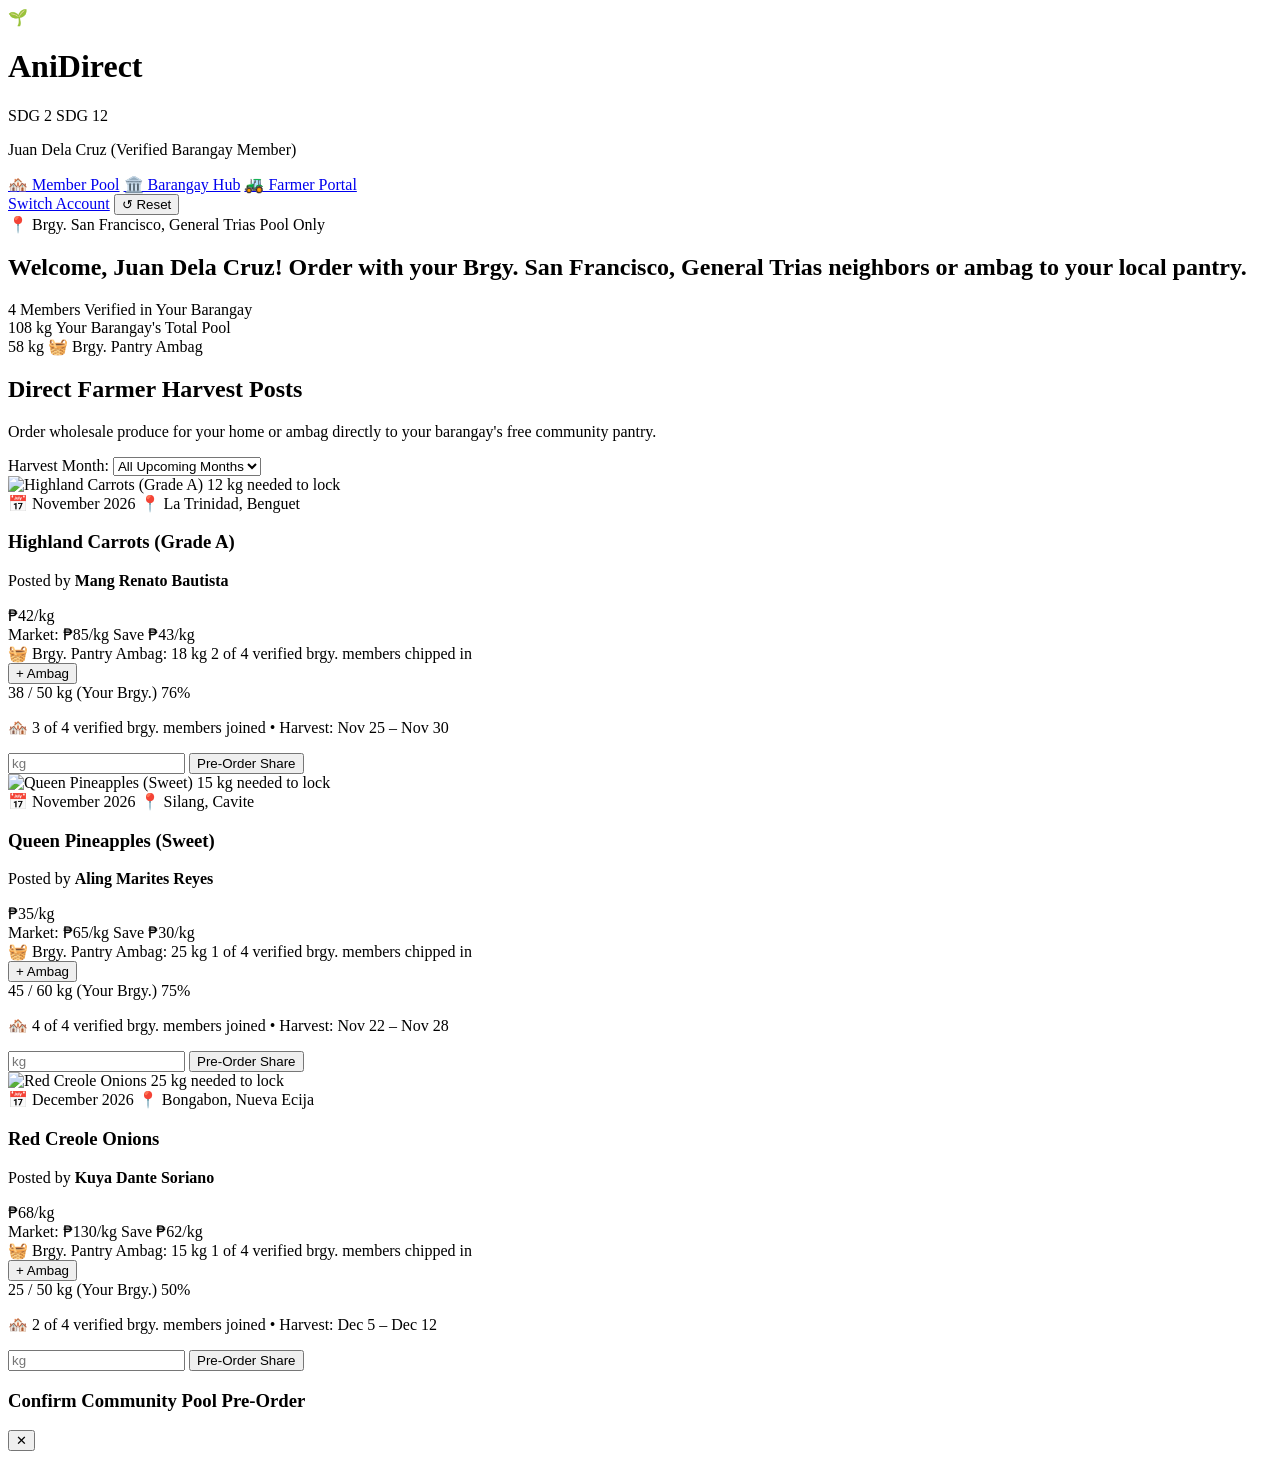
==== index.html @ 3eaff404 "Initial Commit" ====
<!DOCTYPE html>
<html lang="en">
<head>
  <meta charset="UTF-8" />
  <meta name="viewport" content="width=device-width, initial-scale=1.0" />
  <title>AniDirect — Barangay Member Pool</title>
  <link rel="preconnect" href="https://fonts.googleapis.com" />
  <link rel="preconnect" href="https://fonts.gstatic.com" crossorigin />
  <link href="https://fonts.googleapis.com/css2?family=Plus+Jakarta+Sans:wght@400;500;600;700;800&display=swap" rel="stylesheet" />
  <link rel="stylesheet" href="style.css" />
</head>
<body>
  <header class="navbar">
    <div class="nav-container">
      <div class="brand">
        <div class="logo-mark">🌱</div>
        <div>
          <div class="brand-title-row">
            <h1>AniDirect</h1>
            <span class="sdg-pill">SDG 2</span>
            <span class="sdg-pill alt">SDG 12</span>
          </div>
          <p id="active-user-subtitle">Logged in as Barangay Member</p>
        </div>
      </div>

      <div class="nav-actions">
        <nav class="role-switcher">
          <a href="index.html" class="tab-btn active">🏘️ Member Pool</a>
          <a href="barangay.html" class="tab-btn">🏛️ Barangay Hub</a>
          <a href="farmer.html" class="tab-btn">🚜 Farmer Portal</a>
        </nav>
        <a href="login.html" class="switch-account-btn">Switch Account</a>
        <button class="reset-btn" onclick="resetDemoData()">↺ Reset</button>
      </div>
    </div>
  </header>

  <section class="impact-banner">
    <div class="impact-container">
      <div class="impact-intro">
        <span class="hub-tag" id="user-barangay-badge">📍 Brgy. San Francisco, General Trias</span>
        <h2 id="welcome-headline">Welcome back! Browse farmer harvests and chip in for your Barangay Pantry.</h2>
      </div>
      <div class="impact-stats" id="impact-stats"></div>
    </div>
  </section>

  <main class="container">
    <div class="section-header">
      <div>
        <h2>Direct Farmer Harvest Posts</h2>
        <p class="subtitle">Order wholesale produce for your home or ambag directly to your barangay's free community pantry.</p>
      </div>

      <div class="filter-group">
        <label for="month-filter">Harvest Month:</label>
        <select id="month-filter" onchange="renderHarvests()">
          <option value="All">All Upcoming Months</option>
          <option value="November 2026">November 2026</option>
          <option value="December 2026">December 2026</option>
        </select>
      </div>
    </div>

    <div id="harvest-grid" class="grid"></div>
  </main>

  <div id="checkout-modal" class="modal-backdrop hidden">
    <div class="modal-card">
      <div class="modal-header">
        <h3 id="modal-title">Confirm Community Pool Pre-Order</h3>
        <button class="close-modal" onclick="closeModal()">✕</button>
      </div>
      <div id="modal-body" class="modal-body"></div>
    </div>
  </div>

  <div id="toast" class="toast hidden"></div>

  <script src="js/storage.js"></script>
  <script src="js/buyer.js"></script>
</body>
</html>
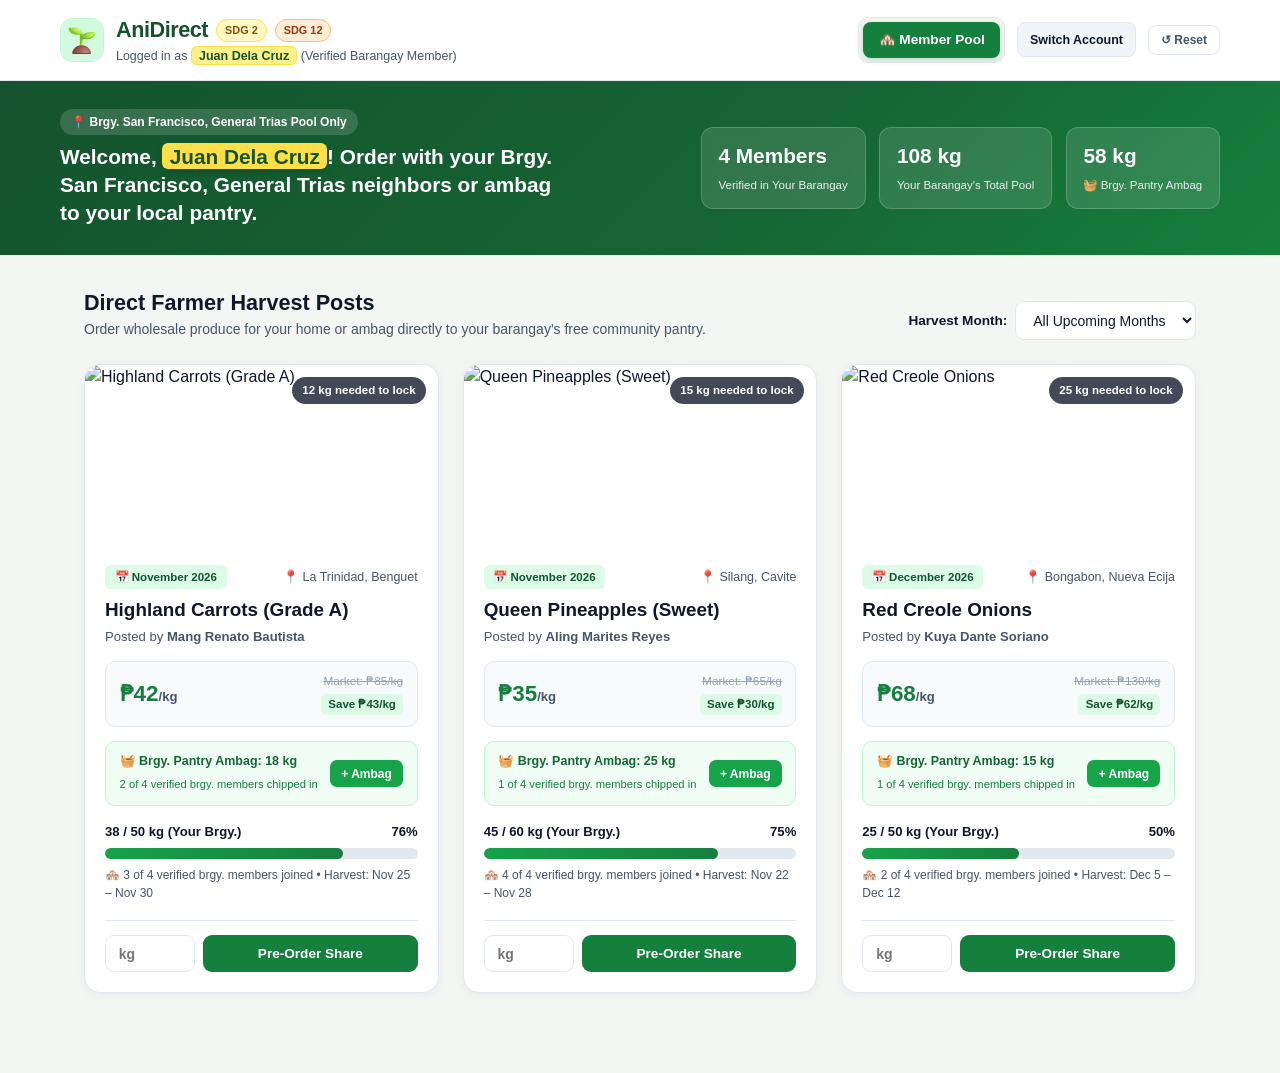
==== commit 0b959034: "2nd Version" ====
--- a/index.html
+++ b/index.html
@@ -4,6 +4,7 @@
   <meta charset="UTF-8" />
   <meta name="viewport" content="width=device-width, initial-scale=1.0" />
   <title>AniDirect — Barangay Member Pool</title>
+  <link rel="icon" type="image/jpeg" href="logo.jpg" />
   <link rel="preconnect" href="https://fonts.googleapis.com" />
   <link rel="preconnect" href="https://fonts.gstatic.com" crossorigin />
   <link href="https://fonts.googleapis.com/css2?family=Plus+Jakarta+Sans:wght@400;500;600;700;800&display=swap" rel="stylesheet" />
@@ -13,7 +14,7 @@
   <header class="navbar">
     <div class="nav-container">
       <div class="brand">
-        <div class="logo-mark">🌱</div>
+        <img src="logo.png" alt="AniDirect Logo" class="logo-mark" />
         <div>
           <div class="brand-title-row">
             <h1>AniDirect</h1>
@@ -25,11 +26,7 @@
       </div>
 
       <div class="nav-actions">
-        <nav class="role-switcher">
-          <a href="index.html" class="tab-btn active">🏘️ Member Pool</a>
-          <a href="barangay.html" class="tab-btn">🏛️ Barangay Hub</a>
-          <a href="farmer.html" class="tab-btn">🚜 Farmer Portal</a>
-        </nav>
+        <nav class="role-switcher"></nav>
         <a href="login.html" class="switch-account-btn">Switch Account</a>
         <button class="reset-btn" onclick="resetDemoData()">↺ Reset</button>
       </div>
@@ -39,7 +36,7 @@
   <section class="impact-banner">
     <div class="impact-container">
       <div class="impact-intro">
-        <span class="hub-tag" id="user-barangay-badge">📍 Brgy. San Francisco, General Trias</span>
+        <span class="hub-tag" id="user-barangay-badge">📍 Brgy. San Francisco, General Trias Pool Only</span>
         <h2 id="welcome-headline">Welcome back! Browse farmer harvests and chip in for your Barangay Pantry.</h2>
       </div>
       <div class="impact-stats" id="impact-stats"></div>
--- a/style.css
+++ b/style.css
@@ -0,0 +1,963 @@
+:root {
+  --primary: #15803d;
+  --primary-dark: #14532d;
+  --primary-light: #dcfce7;
+  --accent: #d97706;
+  --accent-light: #fef3c7;
+  --bg: #f4f6f4;
+  --card-bg: #ffffff;
+  --text: #0f172a;
+  --muted: #475569;
+  --border: #e2e8f0;
+  --shadow-sm: 0 2px 8px rgba(15, 23, 42, 0.05);
+  --shadow-md: 0 10px 25px rgba(15, 23, 42, 0.08);
+}
+
+* {
+  box-sizing: border-box;
+  margin: 0;
+  padding: 0;
+  font-family: "Plus Jakarta Sans", -apple-system, BlinkMacSystemFont, sans-serif;
+}
+
+body {
+  background-color: var(--bg);
+  color: var(--text);
+  line-height: 1.5;
+  padding-bottom: 3rem;
+}
+
+.hidden {
+  display: none !important;
+}
+
+/* Navbar */
+.navbar {
+  background: rgba(255, 255, 255, 0.95);
+  backdrop-filter: blur(8px);
+  border-bottom: 1px solid var(--border);
+  padding: 0.9rem 1.5rem;
+  position: sticky;
+  top: 0;
+  z-index: 20;
+}
+
+.nav-container {
+  max-width: 1160px;
+  margin: 0 auto;
+  display: flex;
+  flex-wrap: wrap;
+  justify-content: space-between;
+  align-items: center;
+  gap: 1rem;
+}
+
+.brand {
+  display: flex;
+  align-items: center;
+  gap: 0.75rem;
+}
+
+.logo-mark {
+  width: 44px;
+  height: 44px;
+  object-fit: cover;
+  border-radius: 12px;
+  background: #cdfce0;
+  border: 1px solid #bbf7d0;
+  display: block;
+}
+
+.logo-mark.large {
+  width: 68px;
+  height: 68px;
+  border-radius: 16px;
+  margin: 0 auto 0.75rem;
+}
+
+.brand-title-row {
+  display: flex;
+  align-items: center;
+  flex-wrap: wrap;
+  gap: 0.5rem;
+}
+
+.brand h1 {
+  font-size: 1.35rem;
+  font-weight: 800;
+  color: var(--primary-dark);
+  letter-spacing: -0.02em;
+}
+
+.sdg-pill {
+  font-size: 0.68rem;
+  font-weight: 700;
+  background: #fef9c3;
+  color: #854d0e;
+  padding: 0.15rem 0.5rem;
+  border-radius: 999px;
+  border: 1px solid #fde047;
+}
+
+.sdg-pill.alt {
+  background: #ffedd5;
+  color: #9a3412;
+  border-color: #fdba74;
+}
+
+.brand p {
+  font-size: 0.78rem;
+  color: var(--muted);
+}
+
+.nav-actions {
+  display: flex;
+  align-items: center;
+  gap: 0.75rem;
+  flex-wrap: wrap;
+}
+
+.role-switcher {
+  background: var(--bg);
+  padding: 0.25rem;
+  border-radius: 10px;
+  border: 1px solid var(--border);
+  display: flex;
+  gap: 0.25rem;
+}
+
+.tab-btn {
+  text-decoration: none;
+  display: inline-block;
+  padding: 0.5rem 0.95rem;
+  border-radius: 8px;
+  border: none;
+  background: transparent;
+  color: var(--muted);
+  font-weight: 600;
+  font-size: 0.85rem;
+  cursor: pointer;
+  transition: all 0.2s;
+}
+
+.tab-btn.active {
+  background: var(--primary);
+  color: white;
+  box-shadow: 0 2px 6px rgba(21, 128, 61, 0.25);
+}
+
+.switch-account-btn {
+  text-decoration: none;
+  background: #f1f5f9;
+  color: var(--text);
+  border: 1px solid var(--border);
+  padding: 0.45rem 0.75rem;
+  border-radius: 8px;
+  font-size: 0.78rem;
+  font-weight: 700;
+}
+
+.switch-account-btn:hover {
+  background: #e2e8f0;
+}
+
+.reset-btn {
+  background: white;
+  border: 1px solid var(--border);
+  color: var(--muted);
+  padding: 0.45rem 0.75rem;
+  border-radius: 8px;
+  font-size: 0.75rem;
+  font-weight: 600;
+  cursor: pointer;
+  transition: all 0.2s;
+}
+
+.reset-btn:hover {
+  border-color: #fca5a5;
+  color: #dc2626;
+  background: #fef2f2;
+}
+
+/* Highlighted Logged-in User Name */
+.user-highlight {
+  background: #fef08a;
+  color: #14532d;
+  font-weight: 800;
+  padding: 0.1rem 0.45rem;
+  border-radius: 6px;
+  border: 1px solid #fde047;
+}
+
+.impact-banner .user-highlight {
+  background: #fde047;
+  color: #14532d;
+  border: none;
+  box-shadow: 0 2px 6px rgba(0, 0, 0, 0.15);
+}
+
+/* Impact Hero Banner */
+.impact-banner {
+  background: linear-gradient(135deg, #14532d 0%, #166534 60%, #15803d 100%);
+  color: white;
+  padding: 1.75rem 1.5rem;
+}
+
+.impact-container {
+  max-width: 1160px;
+  margin: 0 auto;
+  display: flex;
+  flex-wrap: wrap;
+  justify-content: space-between;
+  align-items: center;
+  gap: 1.5rem;
+}
+
+.impact-intro {
+  max-width: 500px;
+}
+
+.hub-tag {
+  display: inline-block;
+  background: rgba(255, 255, 255, 0.15);
+  padding: 0.25rem 0.7rem;
+  border-radius: 999px;
+  font-size: 0.75rem;
+  font-weight: 600;
+  margin-bottom: 0.5rem;
+}
+
+.impact-intro h2 {
+  font-size: 1.3rem;
+  font-weight: 700;
+  line-height: 1.35;
+}
+
+.impact-stats {
+  display: flex;
+  flex-wrap: wrap;
+  gap: 0.85rem;
+}
+
+.stat-box {
+  background: rgba(255, 255, 255, 0.12);
+  backdrop-filter: blur(6px);
+  border: 1px solid rgba(255, 255, 255, 0.2);
+  padding: 0.8rem 1.05rem;
+  border-radius: 12px;
+  min-width: 145px;
+}
+
+.stat-value {
+  font-size: 1.3rem;
+  font-weight: 800;
+  display: block;
+}
+
+.stat-label {
+  font-size: 0.72rem;
+  opacity: 0.9;
+}
+
+/* Main Container */
+.container {
+  max-width: 1160px;
+  margin: 2rem auto;
+  padding: 0 1.5rem;
+}
+
+.section-header {
+  display: flex;
+  flex-wrap: wrap;
+  justify-content: space-between;
+  align-items: flex-end;
+  gap: 1rem;
+  margin-bottom: 1.5rem;
+}
+
+.section-header h2 {
+  font-size: 1.35rem;
+  font-weight: 800;
+}
+
+.subtitle {
+  font-size: 0.875rem;
+  color: var(--muted);
+}
+
+.filter-group {
+  display: flex;
+  align-items: center;
+  gap: 0.5rem;
+  font-size: 0.85rem;
+  font-weight: 600;
+}
+
+select,
+input[type="text"],
+input[type="number"] {
+  padding: 0.6rem 0.8rem;
+  border: 1px solid var(--border);
+  border-radius: 9px;
+  font-size: 0.875rem;
+  background: white;
+  color: var(--text);
+}
+
+select:focus,
+input:focus {
+  outline: 2px solid var(--primary-light);
+  border-color: var(--primary);
+}
+
+/* Harvest Cards Grid */
+.grid {
+  display: grid;
+  grid-template-columns: repeat(auto-fill, minmax(335px, 1fr));
+  gap: 1.5rem;
+}
+
+.card {
+  background: var(--card-bg);
+  border: 1px solid var(--border);
+  border-radius: 16px;
+  overflow: hidden;
+  display: flex;
+  flex-direction: column;
+  box-shadow: var(--shadow-sm);
+  transition: transform 0.2s ease, box-shadow 0.2s ease;
+}
+
+.card:hover {
+  transform: translateY(-3px);
+  box-shadow: var(--shadow-md);
+}
+
+.card-img-wrap {
+  position: relative;
+  height: 180px;
+}
+
+.card-img {
+  width: 100%;
+  height: 100%;
+  object-fit: cover;
+}
+
+.status-ribbon {
+  position: absolute;
+  top: 12px;
+  right: 12px;
+  background: rgba(15, 23, 42, 0.78);
+  color: white;
+  font-size: 0.72rem;
+  font-weight: 700;
+  padding: 0.3rem 0.65rem;
+  border-radius: 999px;
+  backdrop-filter: blur(4px);
+}
+
+.status-ribbon.locked {
+  background: var(--accent);
+}
+
+.card-body {
+  padding: 1.25rem;
+  display: flex;
+  flex-direction: column;
+  flex: 1;
+}
+
+.card-meta {
+  display: flex;
+  justify-content: space-between;
+  align-items: center;
+  margin-bottom: 0.45rem;
+}
+
+.badge {
+  background: var(--primary-light);
+  color: var(--primary-dark);
+  font-size: 0.72rem;
+  font-weight: 700;
+  padding: 0.2rem 0.6rem;
+  border-radius: 6px;
+}
+
+.location {
+  font-size: 0.78rem;
+  font-weight: 500;
+  color: var(--muted);
+}
+
+.card h3 {
+  font-size: 1.18rem;
+  font-weight: 700;
+  margin-bottom: 0.15rem;
+}
+
+.farmer-name {
+  font-size: 0.82rem;
+  color: var(--muted);
+  margin-bottom: 0.9rem;
+}
+
+/* Price Comparison Box */
+.price-box {
+  background: #f8fafc;
+  border: 1px solid var(--border);
+  padding: 0.7rem 0.85rem;
+  border-radius: 10px;
+  display: flex;
+  justify-content: space-between;
+  align-items: center;
+  margin-bottom: 0.85rem;
+}
+
+.bulk-price {
+  font-size: 1.4rem;
+  font-weight: 800;
+  color: var(--primary);
+}
+
+.bulk-price span {
+  font-size: 0.82rem;
+  font-weight: 600;
+  color: var(--muted);
+}
+
+.market-compare {
+  text-align: right;
+}
+
+.old-price {
+  font-size: 0.74rem;
+  text-decoration: line-through;
+  color: #94a3b8;
+  display: block;
+}
+
+.savings-pill {
+  display: inline-block;
+  margin-top: 0.15rem;
+  background: var(--primary-light);
+  color: var(--primary-dark);
+  font-size: 0.72rem;
+  font-weight: 700;
+  padding: 0.12rem 0.45rem;
+  border-radius: 5px;
+}
+
+/* Community Pantry Ambag Box */
+.ambag-box {
+  background: #f0fdf4;
+  border: 1px solid #bbf7d0;
+  padding: 0.65rem 0.85rem;
+  border-radius: 10px;
+  margin-bottom: 0.95rem;
+  display: flex;
+  justify-content: space-between;
+  align-items: center;
+  gap: 0.5rem;
+}
+
+.ambag-title {
+  display: block;
+  font-size: 0.78rem;
+  font-weight: 700;
+  color: #166534;
+}
+
+.ambag-sub {
+  font-size: 0.7rem;
+  color: #15803d;
+}
+
+.ambag-btn {
+  background: #16a34a;
+  color: white;
+  border: none;
+  padding: 0.4rem 0.7rem;
+  border-radius: 7px;
+  font-size: 0.75rem;
+  font-weight: 700;
+  cursor: pointer;
+  white-space: nowrap;
+  transition: background 0.2s;
+}
+
+.ambag-btn:hover {
+  background: #15803d;
+}
+
+/* Pool Progress Bar */
+.pool-section {
+  margin-bottom: 1.1rem;
+}
+
+.pool-labels {
+  display: flex;
+  justify-content: space-between;
+  font-size: 0.82rem;
+  font-weight: 700;
+  margin-bottom: 0.4rem;
+}
+
+.progress-track {
+  width: 100%;
+  height: 11px;
+  background: #e2e8f0;
+  border-radius: 999px;
+  overflow: hidden;
+}
+
+.progress-fill {
+  height: 100%;
+  background: linear-gradient(90deg, #16a34a, #15803d);
+  border-radius: 999px;
+  transition: width 0.5s cubic-bezier(0.4, 0, 0.2, 1);
+}
+
+.progress-fill.locked {
+  background: linear-gradient(90deg, #f59e0b, #d97706);
+}
+
+.pool-note {
+  font-size: 0.75rem;
+  color: var(--muted);
+  margin-top: 0.45rem;
+}
+
+.pool-note.success {
+  color: #b45309;
+  font-weight: 600;
+}
+
+/* Pre-order Input */
+.order-row {
+  margin-top: auto;
+  padding-top: 0.9rem;
+  border-top: 1px solid var(--border);
+  display: flex;
+  gap: 0.5rem;
+}
+
+.order-row input {
+  width: 90px;
+  font-weight: 600;
+}
+
+.order-btn {
+  flex: 1;
+  background: var(--primary);
+  color: white;
+  border: none;
+  border-radius: 9px;
+  font-weight: 700;
+  font-size: 0.85rem;
+  cursor: pointer;
+  transition: background 0.2s;
+}
+
+.order-btn:hover {
+  background: var(--primary-dark);
+}
+
+.full-btn {
+  width: 100%;
+  padding: 0.75rem;
+}
+
+/* Farmer View Layout */
+.farmer-layout {
+  display: grid;
+  grid-template-columns: 1.4fr 1fr;
+  gap: 1.5rem;
+  align-items: start;
+}
+
+@media (max-width: 820px) {
+  .farmer-layout {
+    grid-template-columns: 1fr;
+  }
+}
+
+.form-card {
+  background: var(--card-bg);
+  padding: 2rem;
+  border-radius: 16px;
+  border: 1px solid var(--border);
+  box-shadow: var(--shadow-sm);
+}
+
+.form-header {
+  margin-bottom: 1.25rem;
+}
+
+.farmer-badge {
+  display: inline-block;
+  background: var(--accent-light);
+  color: #92400e;
+  font-size: 0.72rem;
+  font-weight: 700;
+  padding: 0.2rem 0.6rem;
+  border-radius: 6px;
+  margin-bottom: 0.4rem;
+}
+
+.form-group {
+  margin-bottom: 1rem;
+}
+
+.form-group label {
+  display: block;
+  font-size: 0.82rem;
+  font-weight: 700;
+  margin-bottom: 0.35rem;
+}
+
+.form-group input,
+.form-group select {
+  width: 100%;
+}
+
+.form-row {
+  display: grid;
+  grid-template-columns: 1fr 1fr;
+  gap: 0.85rem;
+}
+
+.form-row.three-col {
+  grid-template-columns: 1fr 1fr 1fr;
+}
+
+.upload-box {
+  border: 1.5px dashed #cbd5e1;
+  padding: 0.85rem;
+  border-radius: 10px;
+  background: #f8fafc;
+}
+
+.photo-preview {
+  width: 100%;
+  height: 140px;
+  object-fit: cover;
+  border-radius: 8px;
+  margin-top: 0.65rem;
+}
+
+.submit-btn {
+  width: 100%;
+  padding: 0.85rem;
+  background: var(--accent);
+  color: white;
+  border: none;
+  border-radius: 10px;
+  font-weight: 700;
+  font-size: 0.95rem;
+  cursor: pointer;
+  margin-top: 0.5rem;
+  transition: opacity 0.2s;
+}
+
+.submit-btn:hover {
+  opacity: 0.92;
+}
+
+.farmer-info-card {
+  background: #14532d;
+  color: white;
+  padding: 1.75rem;
+  border-radius: 16px;
+}
+
+.farmer-info-card h3 {
+  font-size: 1.15rem;
+  margin-bottom: 1rem;
+}
+
+.benefit-list {
+  list-style: none;
+  display: flex;
+  flex-direction: column;
+  gap: 1rem;
+}
+
+.benefit-list li strong {
+  display: block;
+  font-size: 0.92rem;
+  color: #86efac;
+}
+
+.benefit-list li span {
+  font-size: 0.82rem;
+  opacity: 0.9;
+}
+
+/* Modal */
+.modal-backdrop {
+  position: fixed;
+  inset: 0;
+  background: rgba(15, 23, 42, 0.55);
+  backdrop-filter: blur(4px);
+  display: grid;
+  place-items: center;
+  padding: 1rem;
+  z-index: 50;
+}
+
+.modal-card {
+  background: white;
+  width: 100%;
+  max-width: 450px;
+  border-radius: 16px;
+  overflow: hidden;
+  box-shadow: 0 20px 40px rgba(0, 0, 0, 0.2);
+}
+
+.modal-header {
+  padding: 1.1rem 1.35rem;
+  border-bottom: 1px solid var(--border);
+  display: flex;
+  justify-content: space-between;
+  align-items: center;
+}
+
+.close-modal {
+  background: none;
+  border: none;
+  font-size: 1.1rem;
+  cursor: pointer;
+  color: var(--muted);
+}
+
+.modal-body {
+  padding: 1.35rem;
+}
+
+.receipt-row {
+  display: flex;
+  justify-content: space-between;
+  font-size: 0.88rem;
+  margin-bottom: 0.55rem;
+}
+
+.ambag-addon-box {
+  background: #f0fdf4;
+  border: 1px solid #86efac;
+  padding: 0.75rem;
+  border-radius: 10px;
+  margin: 0.85rem 0;
+}
+
+.ambag-addon-label {
+  display: flex;
+  align-items: center;
+  gap: 0.5rem;
+  font-size: 0.82rem;
+  font-weight: 700;
+  color: #14532d;
+  cursor: pointer;
+}
+
+.ambag-addon-note {
+  font-size: 0.72rem;
+  color: #166534;
+  margin-top: 0.25rem;
+  margin-left: 1.35rem;
+}
+
+.receipt-total {
+  border-top: 1px solid var(--border);
+  padding-top: 0.75rem;
+  margin-top: 0.75rem;
+  font-weight: 800;
+  font-size: 1.05rem;
+  display: flex;
+  justify-content: space-between;
+}
+
+.escrow-note {
+  background: #eff6ff;
+  border: 1px solid #bfdbfe;
+  color: #1e40af;
+  font-size: 0.76rem;
+  padding: 0.7rem;
+  border-radius: 10px;
+  margin: 0.85rem 0;
+}
+
+.confirm-pay-btn {
+  width: 100%;
+  padding: 0.8rem;
+  background: #007dfe;
+  color: white;
+  border: none;
+  border-radius: 10px;
+  font-weight: 700;
+  font-size: 0.92rem;
+  cursor: pointer;
+}
+
+.confirm-pay-btn.ambag-confirm {
+  background: var(--primary);
+}
+
+/* Login Page */
+.login-body {
+  min-height: 100vh;
+  display: grid;
+  place-items: center;
+  padding: 1.5rem;
+  background: linear-gradient(160deg, #f0fdf4 0%, #f4f6f4 60%);
+}
+
+.login-wrapper {
+  width: 100%;
+  max-width: 580px;
+}
+
+.login-header {
+  text-align: center;
+  margin-bottom: 1.5rem;
+}
+
+.sdg-row {
+  display: flex;
+  justify-content: center;
+  gap: 0.5rem;
+  margin-top: 0.65rem;
+}
+
+.login-card {
+  background: white;
+  border: 1px solid var(--border);
+  border-radius: 18px;
+  padding: 2rem;
+  box-shadow: var(--shadow-md);
+}
+
+.login-card h2 {
+  font-size: 1.25rem;
+  margin-bottom: 0.2rem;
+}
+
+.role-cards {
+  display: flex;
+  flex-direction: column;
+  gap: 0.75rem;
+  margin-top: 1.25rem;
+}
+
+.role-select-card {
+  display: flex;
+  align-items: center;
+  gap: 1rem;
+  width: 100%;
+  text-align: left;
+  background: #f8fafc;
+  border: 1.5px solid var(--border);
+  padding: 0.95rem 1.1rem;
+  border-radius: 12px;
+  cursor: pointer;
+  transition: all 0.2s;
+}
+
+.role-select-card:hover {
+  border-color: var(--primary);
+  background: #f0fdf4;
+  transform: translateX(3px);
+}
+
+.role-icon {
+  font-size: 1.65rem;
+}
+
+.role-info {
+  flex: 1;
+}
+
+.role-info strong {
+  display: block;
+  font-size: 0.95rem;
+  color: var(--text);
+}
+
+.role-info span {
+  display: block;
+  font-size: 0.8rem;
+  font-weight: 600;
+  color: var(--primary-dark);
+}
+
+.role-info small {
+  display: block;
+  font-size: 0.74rem;
+  color: var(--muted);
+}
+
+.arrow {
+  font-weight: 800;
+  color: var(--primary);
+  font-size: 1.1rem;
+}
+
+.divider {
+  text-align: center;
+  margin: 1.35rem 0;
+  position: relative;
+}
+
+.divider::before {
+  content: "";
+  position: absolute;
+  left: 0;
+  right: 0;
+  top: 50%;
+  height: 1px;
+  background: var(--border);
+}
+
+.divider span {
+  position: relative;
+  background: white;
+  padding: 0 0.75rem;
+  font-size: 0.75rem;
+  color: var(--muted);
+}
+
+/* Barangay Manifest Table */
+.manifest-table {
+  width: 100%;
+  border-collapse: collapse;
+  font-size: 0.85rem;
+}
+
+.manifest-table th,
+.manifest-table td {
+  text-align: left;
+  padding: 0.85rem 0.75rem;
+  border-bottom: 1px solid var(--border);
+}
+
+.manifest-table th {
+  font-size: 0.75rem;
+  text-transform: uppercase;
+  color: var(--muted);
+  background: #f8fafc;
+}
+
+/* Toast */
+.toast {
+  position: fixed;
+  bottom: 24px;
+  right: 24px;
+  background: #0f172a;
+  color: white;
+  padding: 0.85rem 1.25rem;
+  border-radius: 12px;
+  font-size: 0.875rem;
+  font-weight: 600;
+  box-shadow: 0 10px 25px rgba(0, 0, 0, 0.2);
+  z-index: 60;
+}
